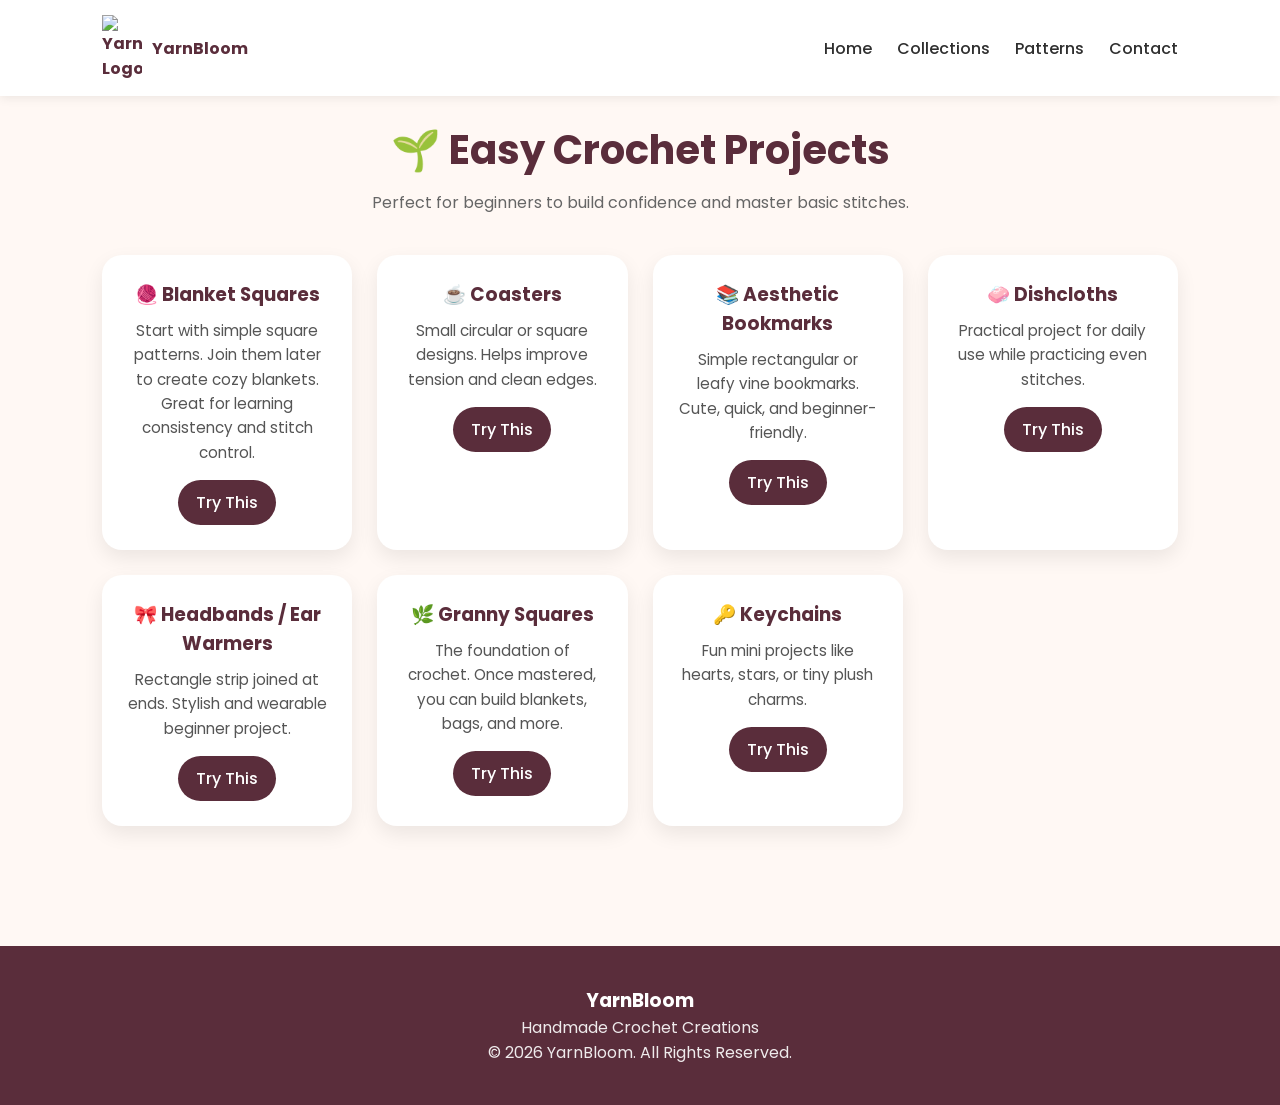
==== levels/easy.html @ c384d7c5 "Intial commit" ====
<!DOCTYPE html>
<html lang="en">
<head>
    <meta charset="UTF-8">
    <meta name="viewport" content="width=device-width, initial-scale=1.0">
    <title>Easy Crochet Projects | YarnBloom</title>

    <link rel="stylesheet" href="levels.css">

    <link href="https://fonts.googleapis.com/css2?family=Poppins:wght@300;400;500;600;700&display=swap" rel="stylesheet">
</head>

<body>

<!-- NAVBAR (optional reuse from homepage) -->
<nav class="navbar">
    <div class="logo">
        <img src="logo.png" alt="YarnBloom Logo">
        <span>YarnBloom</span>
    </div>

    <ul class="nav-links">
        <li><a href="index.html">Home</a></li>
        <li><a href="index.html#collections">Collections</a></li>
        <li><a href="index.html#patterns">Patterns</a></li>
        <li><a href="index.html#contact">Contact</a></li>
    </ul>
</nav>

<!-- PAGE CONTENT -->
<section class="section">

    <div class="section-title">
        <h2>🌱 Easy Crochet Projects</h2>
        <p>Perfect for beginners to build confidence and master basic stitches.</p>
    </div>

    <div class="card-grid">

        <div class="card">
            <h3>🧶 Blanket Squares</h3>
            <p>
                Start with simple square patterns. Join them later to create cozy blankets.
                Great for learning consistency and stitch control.
            </p>
            <a href="#" class="card-btn">Try This</a>
        </div>

        <div class="card">
            <h3>☕ Coasters</h3>
            <p>
                Small circular or square designs. Helps improve tension and clean edges.
            </p>
            <a href="#" class="card-btn">Try This</a>
        </div>

        <div class="card">
            <h3>📚 Aesthetic Bookmarks</h3>
            <p>
                Simple rectangular or leafy vine bookmarks. Cute, quick, and beginner-friendly.
            </p>
            <a href="#" class="card-btn">Try This</a>
        </div>

        <div class="card">
            <h3>🧼 Dishcloths</h3>
            <p>
                Practical project for daily use while practicing even stitches.
            </p>
            <a href="#" class="card-btn">Try This</a>
        </div>

        <div class="card">
            <h3>🎀 Headbands / Ear Warmers</h3>
            <p>
                Rectangle strip joined at ends. Stylish and wearable beginner project.
            </p>
            <a href="#" class="card-btn">Try This</a>
        </div>

        <div class="card">
            <h3>🌿 Granny Squares</h3>
            <p>
                The foundation of crochet. Once mastered, you can build blankets, bags, and more.
            </p>
            <a href="#" class="card-btn">Try This</a>
        </div>

        <div class="card">
            <h3>🔑 Keychains</h3>
            <p>
                Fun mini projects like hearts, stars, or tiny plush charms.
            </p>
            <a href="#" class="card-btn">Try This</a>
        </div>

    </div>

</section>

<!-- FOOTER -->
<footer>
    <h3>YarnBloom</h3>
    <p>Handmade Crochet Creations</p>
    <p>© 2026 YarnBloom. All Rights Reserved.</p>
</footer>

</body>
</html>
---- levels/levels.css ----
/* RESET */
*{
    margin:0;
    padding:0;
    box-sizing:border-box;
    font-family:'Poppins', sans-serif;
}

body{
    background:#FFF8F4;
    color:#2F2F2F;
}

/* NAVBAR */
.navbar{
    position:fixed;
    top:0;
    left:0;
    width:100%;
    background:white;

    display:flex;
    justify-content:space-between;
    align-items:center;

    padding:15px 8%;
    box-shadow:0 2px 10px rgba(0,0,0,0.08);
    z-index:1000;
}

.logo{
    display:flex;
    align-items:center;
    gap:10px;
    font-weight:700;
    color:#5A2D3B;
}

.logo img{
    width:40px;
}

/* NAV LINKS */
.nav-links{
    display:flex;
    gap:25px;
    list-style:none;
}

.nav-links a{
    text-decoration:none;
    color:#2F2F2F;
    font-weight:500;
    transition:0.3s;
}

.nav-links a:hover{
    color:#5A2D3B;
}

/* SECTION */
.section{
    padding:120px 8% 60px;
}

/* SECTION TITLE */
.section-title{
    text-align:center;
    margin-bottom:40px;
}

.section-title h2{
    font-size:2.5rem;
    color:#5A2D3B;
    margin-bottom:10px;
}

.section-title p{
    color:#666;
}

/* CARD GRID */
.card-grid{
    display:grid;
    grid-template-columns:repeat(auto-fit, minmax(250px, 1fr));
    gap:25px;

    justify-items:center;
}

/* CARD */
.card{
    background:white;
    padding:25px;
    border-radius:20px;

    box-shadow:0 8px 20px rgba(0,0,0,0.08);

    text-align:center;

    transition:0.3s ease;
}

.card:hover{
    transform:translateY(-8px);
}

/* CARD TEXT */
.card h3{
    color:#5A2D3B;
    margin-bottom:10px;
}

.card p{
    font-size:0.95rem;
    color:#555;
    line-height:1.6;
}

/* BUTTON */
.card-btn{
    display:inline-block;
    margin-top:15px;

    padding:10px 18px;
    border-radius:25px;

    background:#5A2D3B;
    color:white;

    text-decoration:none;
    font-weight:500;

    transition:0.3s ease;
}

.card-btn:hover{
    background:#D89CA4;
    transform:translateY(-3px);
}

/* FOOTER */
footer{
    margin-top:60px;
    text-align:center;
    padding:40px;

    background:#5A2D3B;
    color:white;
}

footer p{
    opacity:0.9;
}

/* RESPONSIVE */
@media(max-width:768px){
    .navbar{
        flex-direction:column;
        gap:10px;
    }

    .section-title h2{
        font-size:2rem;
    }
}
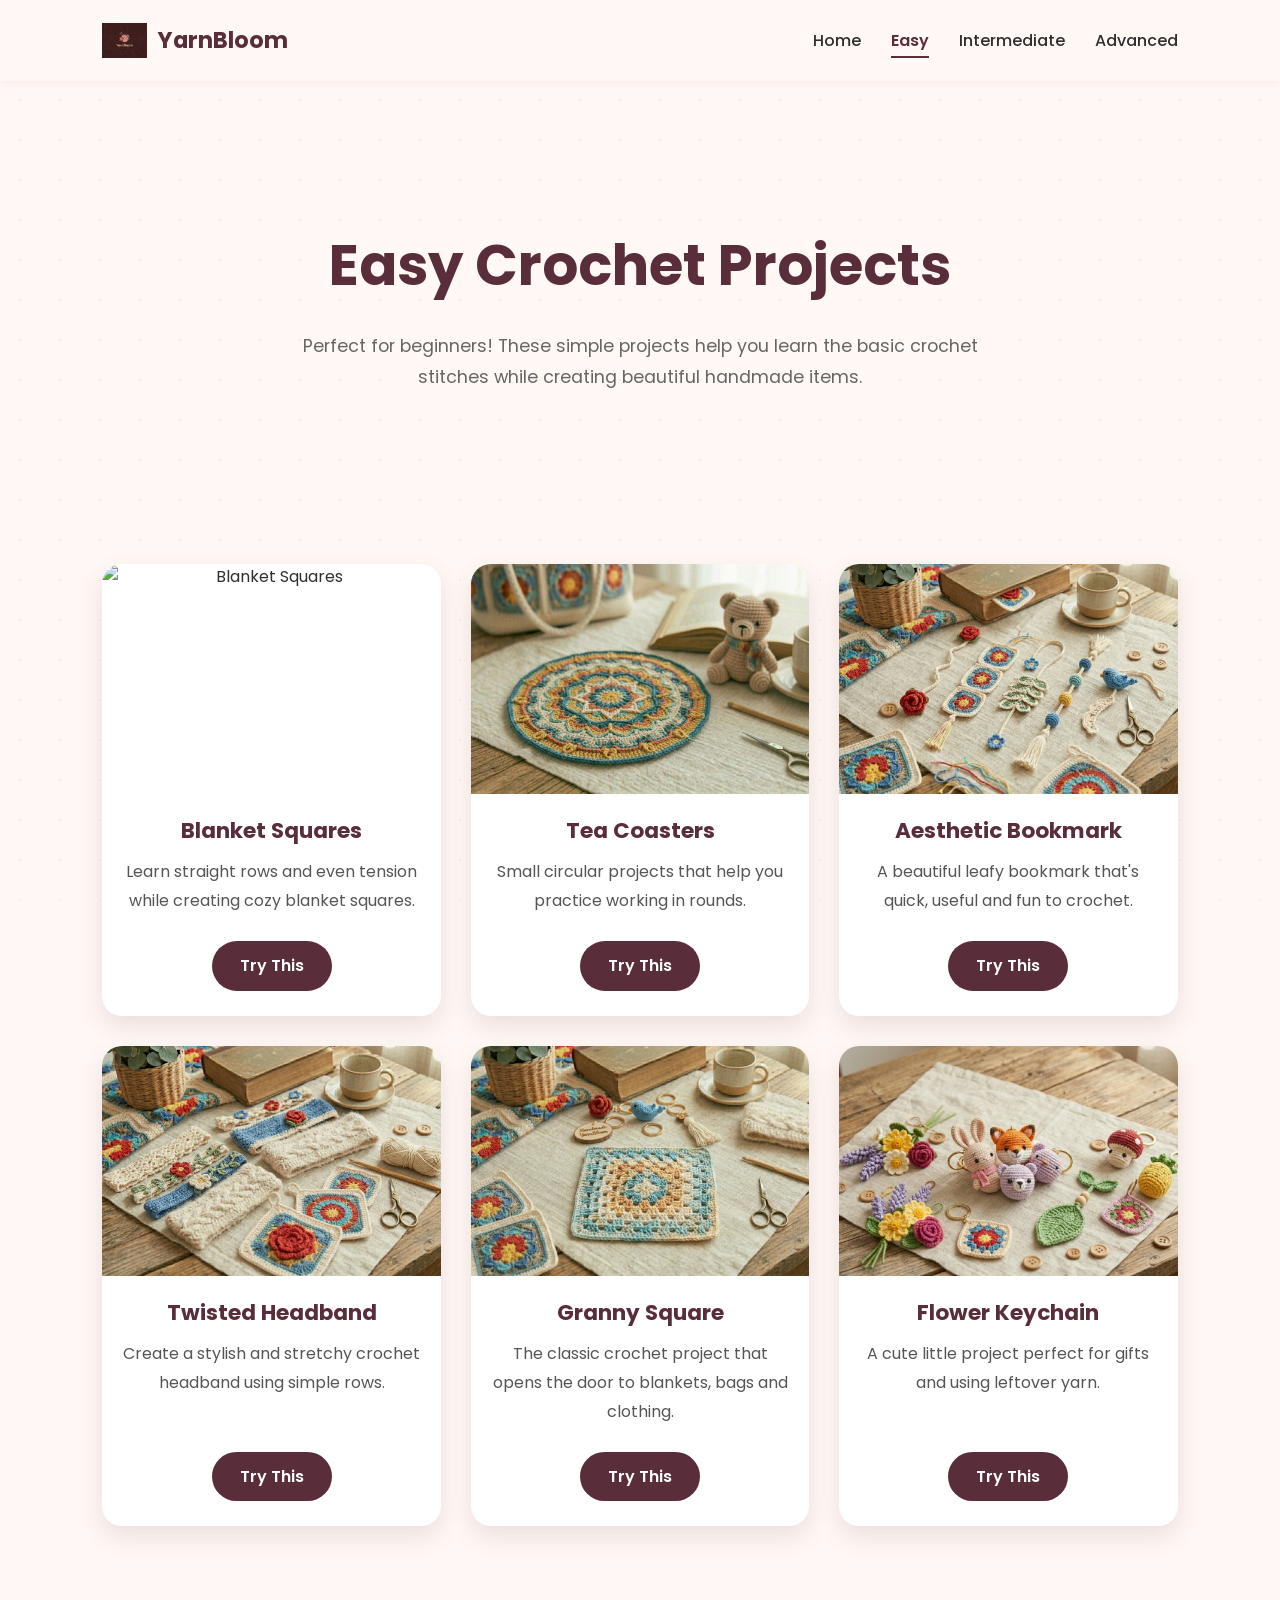
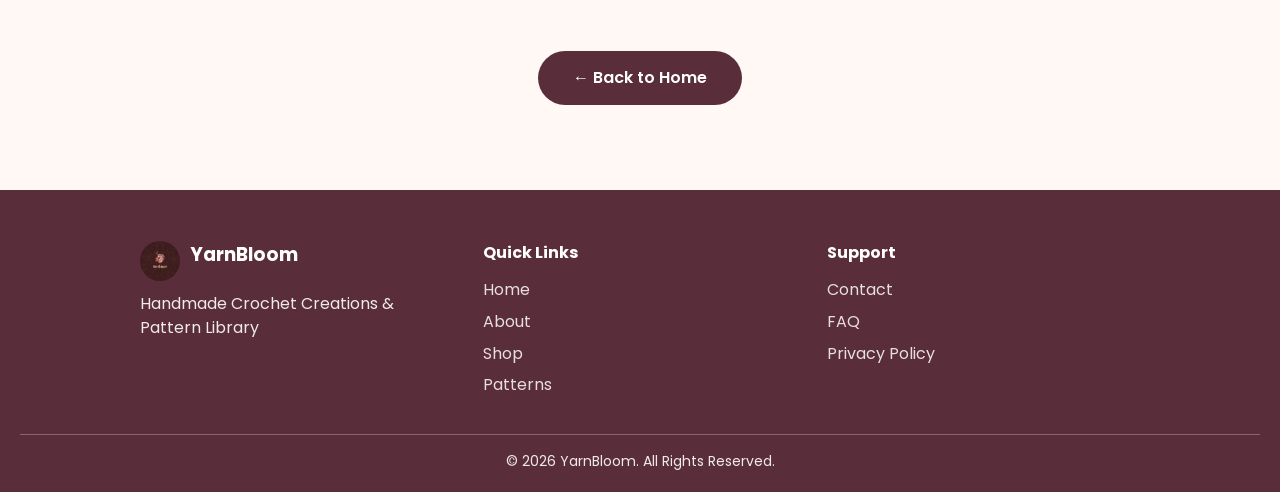
==== commit 1cf03741: "Intial commit" ====
--- a/levels/easy.html
+++ b/levels/easy.html
@@ -1,109 +1,224 @@
-<!DOCTYPE html>
+<!doctype html>
 <html lang="en">
-<head>
-    <meta charset="UTF-8">
-    <meta name="viewport" content="width=device-width, initial-scale=1.0">
+  <head>
+    <meta charset="UTF-8" />
+    <meta name="viewport" content="width=device-width, initial-scale=1.0" />
     <title>Easy Crochet Projects | YarnBloom</title>
 
-    <link rel="stylesheet" href="levels.css">
-
-    <link href="https://fonts.googleapis.com/css2?family=Poppins:wght@300;400;500;600;700&display=swap" rel="stylesheet">
-</head>
-
-<body>
-
-<!-- NAVBAR (optional reuse from homepage) -->
-<nav class="navbar">
-    <div class="logo">
-        <img src="logo.png" alt="YarnBloom Logo">
+    <link rel="stylesheet" href="levels.css" />
+
+    <link
+      href="https://fonts.googleapis.com/css2?family=Poppins:wght@300;400;500;600;700&display=swap"
+      rel="stylesheet"
+    />
+  </head>
+
+  <body>
+    <!-- ================= NAVBAR ================= -->
+
+    <nav class="navbar">
+      <div class="logo">
+        <img src="../logo.png" alt="YarnBloom Logo" />
         <span>YarnBloom</span>
+      </div>
+
+      <ul class="nav-links">
+        <li><a href="../index.html">Home</a></li>
+        <li><a href="easy.html" class="active">Easy</a></li>
+        <li><a href="intermediate.html">Intermediate</a></li>
+        <li><a href="advanced.html">Advanced</a></li>
+      </ul>
+    </nav>
+
+    <!-- ================= HERO ================= -->
+
+    <section class="hero-level">
+      <h1>Easy Crochet Projects</h1>
+
+      <p>
+        Perfect for beginners! These simple projects help you learn the basic
+        crochet stitches while creating beautiful handmade items.
+      </p>
+    </section>
+
+    <!-- ================= PROJECTS ================= -->
+
+    <section class="section">
+      <div class="card-grid">
+        <!-- Blanket -->
+
+        <div class="card">
+          <img src="images/blanket.png" alt="Blanket Squares" />
+
+          <h3>Blanket Squares</h3>
+
+          <p>
+            Learn straight rows and even tension while creating cozy blanket
+            squares.
+          </p>
+
+          <a href="#" class="card-btn" onclick="openPattern('blanket')">
+            Try This
+          </a>
+        </div>
+
+        <!-- Coaster -->
+
+        <div class="card">
+          <img src="images/mandala.png" alt="Coaster" />
+
+          <h3>Tea Coasters</h3>
+
+          <p>
+            Small circular projects that help you practice working in rounds.
+          </p>
+
+          <a href="#" class="card-btn" onclick="openPattern('coaster')">
+            Try This
+          </a>
+        </div>
+
+        <!-- Bookmark -->
+
+        <div class="card">
+          <img src="images/bookmark.png" alt="Bookmark" />
+
+          <h3>Aesthetic Bookmark</h3>
+
+          <p>
+            A beautiful leafy bookmark that's quick, useful and fun to crochet.
+          </p>
+
+          <a href="#" class="card-btn" onclick="openPattern('bookmark')">
+            Try This
+          </a>
+        </div>
+
+        <!-- Headband -->
+
+        <div class="card">
+          <img src="images/headband.png" alt="Headband" />
+
+          <h3>Twisted Headband</h3>
+
+          <p>
+            Create a stylish and stretchy crochet headband using simple rows.
+          </p>
+
+          <a href="#" class="card-btn" onclick="openPattern('headband')">
+            Try This
+          </a>
+        </div>
+
+        <!-- Granny Square -->
+
+        <div class="card">
+          <img src="images/granny.png" alt="Granny Square" />
+
+          <h3>Granny Square</h3>
+
+          <p>
+            The classic crochet project that opens the door to blankets, bags
+            and clothing.
+          </p>
+
+          <a href="#" class="card-btn" onclick="openPattern('grannySquare')">
+            Try This
+          </a>
+        </div>
+
+        <!-- Keychain -->
+
+        <div class="card">
+          <img src="images/keychain.png" alt="Flower Keychain" />
+
+          <h3>Flower Keychain</h3>
+
+          <p>
+            A cute little project perfect for gifts and using leftover yarn.
+          </p>
+
+          <a href="#" class="card-btn" onclick="openPattern('keychain')">
+            Try This
+          </a>
+        </div>
+      </div>
+    </section>
+
+    <!-- ================= POPUP MODAL ================= -->
+
+    <div id="patternModal" class="modal">
+      <div class="modal-content">
+        <span class="close" onclick="closePattern()">&times;</span>
+
+        <h2 id="patternTitle"></h2>
+
+        <p id="patternDifficulty" class="difficulty"></p>
+
+        <div class="section-box">
+          <h3>Materials Needed</h3>
+
+          <ul id="patternMaterials"></ul>
+        </div>
+
+        <div class="section-box">
+          <h3>Abbreviations</h3>
+
+          <p id="patternAbbr"></p>
+        </div>
+
+        <div class="section-box">
+          <h3>Step-by-Step Instructions</h3>
+
+          <div id="patternSteps"></div>
+        </div>
+      </div>
     </div>
 
-    <ul class="nav-links">
-        <li><a href="index.html">Home</a></li>
-        <li><a href="index.html#collections">Collections</a></li>
-        <li><a href="index.html#patterns">Patterns</a></li>
-        <li><a href="index.html#contact">Contact</a></li>
-    </ul>
-</nav>
-
-<!-- PAGE CONTENT -->
-<section class="section">
-
-    <div class="section-title">
-        <h2>🌱 Easy Crochet Projects</h2>
-        <p>Perfect for beginners to build confidence and master basic stitches.</p>
-    </div>
-
-    <div class="card-grid">
-
-        <div class="card">
-            <h3>🧶 Blanket Squares</h3>
-            <p>
-                Start with simple square patterns. Join them later to create cozy blankets.
-                Great for learning consistency and stitch control.
-            </p>
-            <a href="#" class="card-btn">Try This</a>
-        </div>
-
-        <div class="card">
-            <h3>☕ Coasters</h3>
-            <p>
-                Small circular or square designs. Helps improve tension and clean edges.
-            </p>
-            <a href="#" class="card-btn">Try This</a>
-        </div>
-
-        <div class="card">
-            <h3>📚 Aesthetic Bookmarks</h3>
-            <p>
-                Simple rectangular or leafy vine bookmarks. Cute, quick, and beginner-friendly.
-            </p>
-            <a href="#" class="card-btn">Try This</a>
-        </div>
-
-        <div class="card">
-            <h3>🧼 Dishcloths</h3>
-            <p>
-                Practical project for daily use while practicing even stitches.
-            </p>
-            <a href="#" class="card-btn">Try This</a>
-        </div>
-
-        <div class="card">
-            <h3>🎀 Headbands / Ear Warmers</h3>
-            <p>
-                Rectangle strip joined at ends. Stylish and wearable beginner project.
-            </p>
-            <a href="#" class="card-btn">Try This</a>
-        </div>
-
-        <div class="card">
-            <h3>🌿 Granny Squares</h3>
-            <p>
-                The foundation of crochet. Once mastered, you can build blankets, bags, and more.
-            </p>
-            <a href="#" class="card-btn">Try This</a>
-        </div>
-
-        <div class="card">
-            <h3>🔑 Keychains</h3>
-            <p>
-                Fun mini projects like hearts, stars, or tiny plush charms.
-            </p>
-            <a href="#" class="card-btn">Try This</a>
-        </div>
-
-    </div>
-
-</section>
-
-<!-- FOOTER -->
-<footer>
-    <h3>YarnBloom</h3>
-    <p>Handmade Crochet Creations</p>
-    <p>© 2026 YarnBloom. All Rights Reserved.</p>
-</footer>
-
-</body>
-</html>+    <!-- ================= BACK BUTTON ================= -->
+
+    <section class="back-home">
+      <a href="../index.html" class="card-btn"> ← Back to Home </a>
+    </section>
+
+    <!-- ================= FOOTER ================= -->
+
+    <footer>
+      <div class="footer-container">
+        <!-- COLUMN 1: Brand -->
+        <div class="footer-col">
+          <div class="footer-logo">
+            <img src="../logo.png" alt="YarnBloom Logo" />
+            <h3>YarnBloom</h3>
+          </div>
+          <p>Handmade Crochet Creations & Pattern Library</p>
+        </div>
+
+        <!-- COLUMN 2: Quick Links -->
+        <div class="footer-col">
+          <h4>Quick Links</h4>
+          <a href="../index.html#home">Home</a>
+          <a href="../index.html#about">About</a>
+          <a href="../shop/shop.html">Shop</a>
+          <a href="../index.html#patterns">Patterns</a>
+        </div>
+
+        <!-- COLUMN 3: Support -->
+        <div class="footer-col">
+          <h4>Support</h4>
+          <a href="../index.html#contact">Contact</a>
+          <a href="../index.html#faq">FAQ</a>
+          <a href="#privacy">Privacy Policy</a>
+        </div>
+      </div>
+
+      <div class="footer-bottom">
+        <p>© 2026 YarnBloom. All Rights Reserved.</p>
+      </div>
+    </footer>
+
+    <!-- ================= SCRIPT ================= -->
+
+    <script src="../script.js"></script>
+  </body>
+</html>
--- a/levels/levels.css
+++ b/levels/levels.css
@@ -1,166 +1,822 @@
-/* RESET */
-*{
-    margin:0;
-    padding:0;
-    box-sizing:border-box;
-    font-family:'Poppins', sans-serif;
-}
-
-body{
-    background:#FFF8F4;
-    color:#2F2F2F;
-}
-
-/* NAVBAR */
-.navbar{
-    position:fixed;
-    top:0;
-    left:0;
-    width:100%;
-    background:white;
-
-    display:flex;
-    justify-content:space-between;
-    align-items:center;
-
-    padding:15px 8%;
-    box-shadow:0 2px 10px rgba(0,0,0,0.08);
-    z-index:1000;
-}
-
-.logo{
-    display:flex;
-    align-items:center;
-    gap:10px;
-    font-weight:700;
-    color:#5A2D3B;
-}
-
-.logo img{
-    width:40px;
-}
-
-/* NAV LINKS */
-.nav-links{
-    display:flex;
-    gap:25px;
-    list-style:none;
-}
-
-.nav-links a{
-    text-decoration:none;
-    color:#2F2F2F;
-    font-weight:500;
-    transition:0.3s;
-}
-
-.nav-links a:hover{
-    color:#5A2D3B;
-}
-
-/* SECTION */
-.section{
-    padding:120px 8% 60px;
-}
-
-/* SECTION TITLE */
-.section-title{
-    text-align:center;
-    margin-bottom:40px;
-}
-
-.section-title h2{
-    font-size:2.5rem;
-    color:#5A2D3B;
-    margin-bottom:10px;
-}
-
-.section-title p{
-    color:#666;
-}
-
-/* CARD GRID */
-.card-grid{
-    display:grid;
-    grid-template-columns:repeat(auto-fit, minmax(250px, 1fr));
-    gap:25px;
-
-    justify-items:center;
-}
-
-/* CARD */
-.card{
-    background:white;
-    padding:25px;
-    border-radius:20px;
-
-    box-shadow:0 8px 20px rgba(0,0,0,0.08);
-
-    text-align:center;
-
-    transition:0.3s ease;
-}
-
-.card:hover{
-    transform:translateY(-8px);
-}
-
-/* CARD TEXT */
-.card h3{
-    color:#5A2D3B;
-    margin-bottom:10px;
-}
-
-.card p{
-    font-size:0.95rem;
-    color:#555;
-    line-height:1.6;
-}
-
-/* BUTTON */
-.card-btn{
-    display:inline-block;
-    margin-top:15px;
-
-    padding:10px 18px;
-    border-radius:25px;
-
-    background:#5A2D3B;
-    color:white;
-
-    text-decoration:none;
-    font-weight:500;
-
-    transition:0.3s ease;
-}
-
-.card-btn:hover{
-    background:#D89CA4;
-    transform:translateY(-3px);
-}
-
-/* FOOTER */
-footer{
-    margin-top:60px;
-    text-align:center;
-    padding:40px;
-
-    background:#5A2D3B;
-    color:white;
-}
-
-footer p{
-    opacity:0.9;
-}
-
-/* RESPONSIVE */
-@media(max-width:768px){
-    .navbar{
-        flex-direction:column;
-        gap:10px;
-    }
-
-    .section-title h2{
-        font-size:2rem;
-    }
-}+/* =========================
+   GOOGLE FONT & RESET
+========================= */
+
+* {
+  margin: 0;
+  padding: 0;
+  box-sizing: border-box;
+  scroll-behavior: smooth;
+}
+
+:root {
+  --primary: #5a2d3b;
+  --secondary: #d89ca4;
+  --accent: #e7d4a5;
+  --background: #fff8f4;
+  --white: #ffffff;
+  --text: #2f2f2f;
+  --shadow: 0 10px 25px rgba(90, 45, 59, 0.12);
+}
+
+body {
+  font-family: "Poppins", sans-serif;
+  background: var(--background);
+  color: var(--text);
+  line-height: 1.6;
+}
+
+/* =========================
+   DECORATIVE BACKGROUND
+========================= */
+
+body::before {
+  content: "";
+
+  position: fixed;
+  inset: 0;
+
+  background-image: radial-gradient(
+    rgba(216, 156, 164, 0.15) 1px,
+    transparent 1px
+  );
+
+  background-size: 40px 40px;
+
+  pointer-events: none;
+
+  z-index: -1;
+}
+
+/* =========================
+   NAVBAR
+========================= */
+
+.navbar {
+  position: sticky;
+
+  top: 0;
+
+  width: 100%;
+
+  padding: 18px 8%;
+
+  background: rgba(255, 248, 244, 0.96);
+
+  backdrop-filter: blur(10px);
+
+  display: flex;
+
+  justify-content: space-between;
+
+  align-items: center;
+
+  z-index: 1000;
+
+  box-shadow: 0 2px 10px rgba(0, 0, 0, 0.05);
+}
+
+.logo {
+  display: flex;
+
+  align-items: center;
+
+  gap: 10px;
+
+  font-size: 1.4rem;
+
+  font-weight: 700;
+
+  color: var(--primary);
+}
+
+.logo img {
+  width: 45px;
+
+  height: 45px;
+
+  object-fit: contain;
+}
+
+.nav-links {
+  display: flex;
+
+  list-style: none;
+
+  gap: 30px;
+}
+
+.nav-links a {
+  text-decoration: none;
+
+  color: var(--text);
+
+  font-weight: 500;
+
+  transition: 0.3s;
+
+  position: relative;
+}
+
+.nav-links a:hover {
+  color: var(--primary);
+}
+
+.nav-links a::after {
+  content: "";
+
+  position: absolute;
+
+  left: 0;
+
+  bottom: -6px;
+
+  width: 0;
+
+  height: 2px;
+
+  background: var(--primary);
+
+  transition: 0.3s;
+}
+
+.nav-links a:hover::after {
+  width: 100%;
+}
+
+.nav-links a.active {
+  color: var(--primary);
+
+  font-weight: 600;
+}
+
+.nav-links a.active::after {
+  width: 100%;
+}
+
+/* =========================
+   HERO
+========================= */
+
+.hero-level {
+  padding: 140px 10% 90px;
+
+  text-align: center;
+}
+
+.hero-level h1 {
+  font-size: 3.5rem;
+
+  color: var(--primary);
+
+  margin-bottom: 20px;
+}
+
+.hero-level p {
+  max-width: 750px;
+
+  margin: auto;
+
+  color: #666;
+
+  font-size: 1.1rem;
+
+  line-height: 1.8;
+}
+
+/* =========================
+   SECTION
+========================= */
+
+.section {
+  padding: 80px 8%;
+}
+
+.section-title {
+  text-align: center;
+
+  margin-bottom: 50px;
+}
+
+.section-title h2 {
+  font-size: 2.5rem;
+
+  color: var(--primary);
+
+  margin-bottom: 10px;
+}
+
+.section-title p {
+  color: #666;
+
+  font-size: 1rem;
+}
+
+/* =========================
+   CARD GRID
+========================= */
+
+.card-grid {
+  display: grid;
+
+  grid-template-columns: repeat(auto-fit, minmax(280px, 1fr));
+
+  gap: 30px;
+
+  align-items: stretch;
+}
+
+/* =========================
+   PROJECT CARD
+========================= */
+
+.card {
+  background: var(--white);
+
+  border-radius: 20px;
+
+  overflow: hidden;
+
+  box-shadow: var(--shadow);
+
+  transition: 0.35s ease;
+
+  display: flex;
+
+  flex-direction: column;
+
+  text-align: center;
+}
+
+.card:hover {
+  transform: translateY(-10px);
+
+  box-shadow: 0 15px 35px rgba(90, 45, 59, 0.18);
+}
+
+/* =========================
+   CARD IMAGE
+========================= */
+
+.card img {
+  width: 100%;
+
+  height: 230px;
+
+  object-fit: cover;
+
+  transition: 0.4s;
+}
+
+.card:hover img {
+  transform: scale(1.05);
+}
+
+/* =========================
+   CARD CONTENT
+========================= */
+
+.card h3 {
+  color: var(--primary);
+
+  padding: 20px 20px 10px;
+
+  font-size: 1.35rem;
+}
+
+.card p {
+  padding: 0 20px;
+
+  color: #555;
+
+  line-height: 1.8;
+
+  flex: 1;
+}
+
+/* =========================
+   TRY THIS BUTTON
+========================= */
+
+.card-btn {
+  display: inline-block;
+
+  margin: 25px auto;
+
+  padding: 12px 28px;
+
+  background: var(--primary);
+
+  color: white;
+
+  text-decoration: none;
+
+  border-radius: 30px;
+
+  font-weight: 600;
+
+  transition: 0.3s;
+}
+
+.card-btn:hover {
+  background: var(--secondary);
+
+  color: white;
+
+  transform: translateY(-3px);
+}
+
+/* =========================
+   DIFFICULTY BADGE
+========================= */
+
+.badge {
+  display: inline-block;
+
+  margin-top: 15px;
+
+  padding: 6px 16px;
+
+  border-radius: 20px;
+
+  font-size: 0.85rem;
+
+  font-weight: 600;
+
+  color: white;
+}
+
+.easy {
+  background: #6aa84f;
+}
+
+.intermediate {
+  background: #f4b400;
+}
+
+.advanced {
+  background: #c0392b;
+}
+
+/* =========================
+   BACK BUTTON
+========================= */
+
+.back-home {
+  text-align: center;
+
+  padding: 20px 0 60px;
+}
+
+.back-home .card-btn {
+  padding: 14px 35px;
+
+  font-size: 1rem;
+}
+
+/* =========================
+   SMALL ANIMATION
+========================= */
+
+@keyframes fadeUp {
+  from {
+    opacity: 0;
+
+    transform: translateY(25px);
+  }
+
+  to {
+    opacity: 1;
+
+    transform: translateY(0);
+  }
+}
+
+.card {
+  animation: fadeUp 0.8s ease;
+}
+
+/* =========================
+   POPUP MODAL
+========================= */
+
+.modal {
+  display: none;
+
+  position: fixed;
+
+  left: 0;
+  top: 0;
+
+  width: 100%;
+  height: 100%;
+
+  background: rgba(0, 0, 0, 0.55);
+
+  z-index: 9999;
+
+  overflow: auto;
+  padding: 30px;
+
+  animation: fadeIn 0.3s;
+}
+
+/* =========================
+   MODAL CONTENT
+========================= */
+
+.modal-content {
+  background: var(--white);
+
+  width: 90%;
+  max-width: 900px;
+  height: 90vh;
+  overflow-y: auto;
+  margin: 20px auto;
+
+  padding: 35px;
+
+  border-radius: 25px;
+
+  box-shadow: 0 20px 45px rgba(0, 0, 0, 0.25);
+
+  position: relative;
+
+  animation: popup 0.35s ease;
+}
+
+/* =========================
+   CLOSE BUTTON
+========================= */
+
+.close {
+  position: absolute;
+
+  top: 18px;
+  right: 25px;
+
+  font-size: 34px;
+
+  color: var(--primary);
+
+  cursor: pointer;
+
+  transition: 0.3s;
+}
+
+.close:hover {
+  transform: rotate(90deg);
+
+  color: #d64545;
+}
+
+/* =========================
+   MODAL TITLE
+========================= */
+
+#patternTitle {
+  color: var(--primary);
+
+  text-align: center;
+
+  margin-bottom: 10px;
+
+  font-size: 2rem;
+}
+
+#patternDifficulty {
+  text-align: center;
+
+  color: #777;
+
+  margin-bottom: 30px;
+
+  font-weight: 600;
+}
+
+/* =========================
+   INFORMATION BOXES
+========================= */
+
+.section-box {
+  background: #fff8f4;
+
+  border-left: 5px solid var(--primary);
+
+  border-radius: 15px;
+
+  padding: 20px;
+
+  margin-bottom: 22px;
+}
+
+.section-box h3 {
+  color: var(--primary);
+
+  margin-bottom: 15px;
+}
+
+.section-box p {
+  color: #555;
+
+  line-height: 1.8;
+}
+
+.section-box ul {
+  padding-left: 25px;
+}
+
+.section-box li {
+  margin-bottom: 10px;
+
+  color: #444;
+}
+
+/* =========================
+   PATTERN STEPS
+========================= */
+
+#patternSteps {
+  display: flex;
+
+  flex-direction: column;
+
+  gap: 12px;
+}
+
+.step {
+  background: white;
+
+  border-radius: 12px;
+
+  padding: 15px 18px;
+
+  box-shadow: 0 4px 12px rgba(0, 0, 0, 0.06);
+
+  line-height: 1.8;
+}
+
+/* =========================
+   FOOTER
+========================= */
+
+footer {
+  background: var(--primary);
+  color: white;
+  padding: 50px 20px 20px;
+}
+
+.footer-container {
+  display: flex;
+  justify-content: space-between;
+  flex-wrap: wrap;
+  max-width: 1000px;
+  margin: auto;
+  gap: 30px;
+}
+
+.footer-col {
+  flex: 1;
+  min-width: 200px;
+}
+
+.footer-col h3,
+.footer-col h4 {
+  margin-bottom: 12px;
+}
+
+.footer-col p {
+  opacity: 0.9;
+  line-height: 1.5;
+}
+
+/* Links */
+.footer-col a {
+  display: block;
+  text-decoration: none;
+  color: white;
+  margin: 6px 0;
+  opacity: 0.85;
+  transition: 0.3s;
+}
+
+.footer-col a:hover {
+  opacity: 1;
+  transform: translateX(5px);
+}
+
+/* Bottom section */
+.footer-bottom {
+  text-align: center;
+  margin-top: 30px;
+  padding-top: 15px;
+  border-top: 1px solid rgba(255, 255, 255, 0.3);
+  font-size: 14px;
+  opacity: 0.9;
+}
+
+.footer-logo {
+  display: flex;
+  align-items: center;
+  gap: 10px;
+  margin-bottom: 10px;
+}
+
+.footer-logo img {
+  width: 40px;
+  height: 40px;
+  border-radius: 50%;
+}
+
+body::before {
+  content: "";
+  position: fixed;
+  inset: 0;
+
+  background-image: radial-gradient(
+    rgba(216, 156, 164, 0.15) 1px,
+    transparent 1px
+  );
+
+  background-size: 40px 40px;
+  pointer-events: none;
+  z-index: -1;
+}
+/* =========================
+   ANIMATIONS
+========================= */
+
+@keyframes popup {
+  from {
+    transform: translateY(-30px) scale(0.95);
+
+    opacity: 0;
+  }
+
+  to {
+    transform: translateY(0) scale(1);
+
+    opacity: 1;
+  }
+}
+
+@keyframes fadeIn {
+  from {
+    opacity: 0;
+  }
+
+  to {
+    opacity: 1;
+  }
+}
+
+/* =========================
+   RESPONSIVE DESIGN
+========================= */
+
+@media (max-width: 992px) {
+  .hero-level h1 {
+    font-size: 3rem;
+  }
+
+  .card-grid {
+    grid-template-columns: repeat(auto-fit, minmax(260px, 1fr));
+  }
+}
+
+@media (max-width: 768px) {
+  .navbar {
+    flex-direction: column;
+
+    gap: 15px;
+
+    padding: 20px;
+  }
+
+  .nav-links {
+    flex-wrap: wrap;
+
+    justify-content: center;
+
+    gap: 18px;
+  }
+
+  .hero-level {
+    padding: 120px 8% 70px;
+  }
+
+  .hero-level h1 {
+    font-size: 2.4rem;
+  }
+
+  .hero-level p {
+    font-size: 1rem;
+  }
+
+  .section {
+    padding: 60px 6%;
+  }
+
+  .card-grid {
+    grid-template-columns: 1fr;
+  }
+
+  .card img {
+    height: 220px;
+  }
+
+  .modal-content {
+    width: 95%;
+
+    margin: 30px auto;
+
+    padding: 25px;
+  }
+
+  #patternTitle {
+    font-size: 1.7rem;
+  }
+}
+
+@media (max-width: 480px) {
+  .hero-level h1 {
+    font-size: 2rem;
+  }
+
+  .hero-level p {
+    font-size: 0.95rem;
+  }
+
+  .logo {
+    font-size: 1.2rem;
+  }
+
+  .logo img {
+    width: 40px;
+
+    height: 40px;
+  }
+
+  .card {
+    border-radius: 15px;
+  }
+
+  .card h3 {
+    font-size: 1.2rem;
+  }
+
+  .card-btn {
+    width: 85%;
+
+    text-align: center;
+  }
+}
+
+/* =========================
+   SCROLLBAR
+========================= */
+
+::-webkit-scrollbar {
+  width: 10px;
+}
+
+::-webkit-scrollbar-track {
+  background: #f5ece8;
+}
+
+::-webkit-scrollbar-thumb {
+  background: var(--secondary);
+
+  border-radius: 20px;
+}
+
+::-webkit-scrollbar-thumb:hover {
+  background: var(--primary);
+}
+
+/* =========================
+   TEXT SELECTION
+========================= */
+
+::selection {
+  background: var(--secondary);
+
+  color: white;
+}
+
+/* =========================
+   SMOOTH TRANSITIONS
+========================= */
+
+a,
+button,
+.card,
+.card img,
+.card-btn,
+.close {
+  transition: 0.3s ease;
+}
+
+/* =========================
+   END OF FILE
+========================= */
